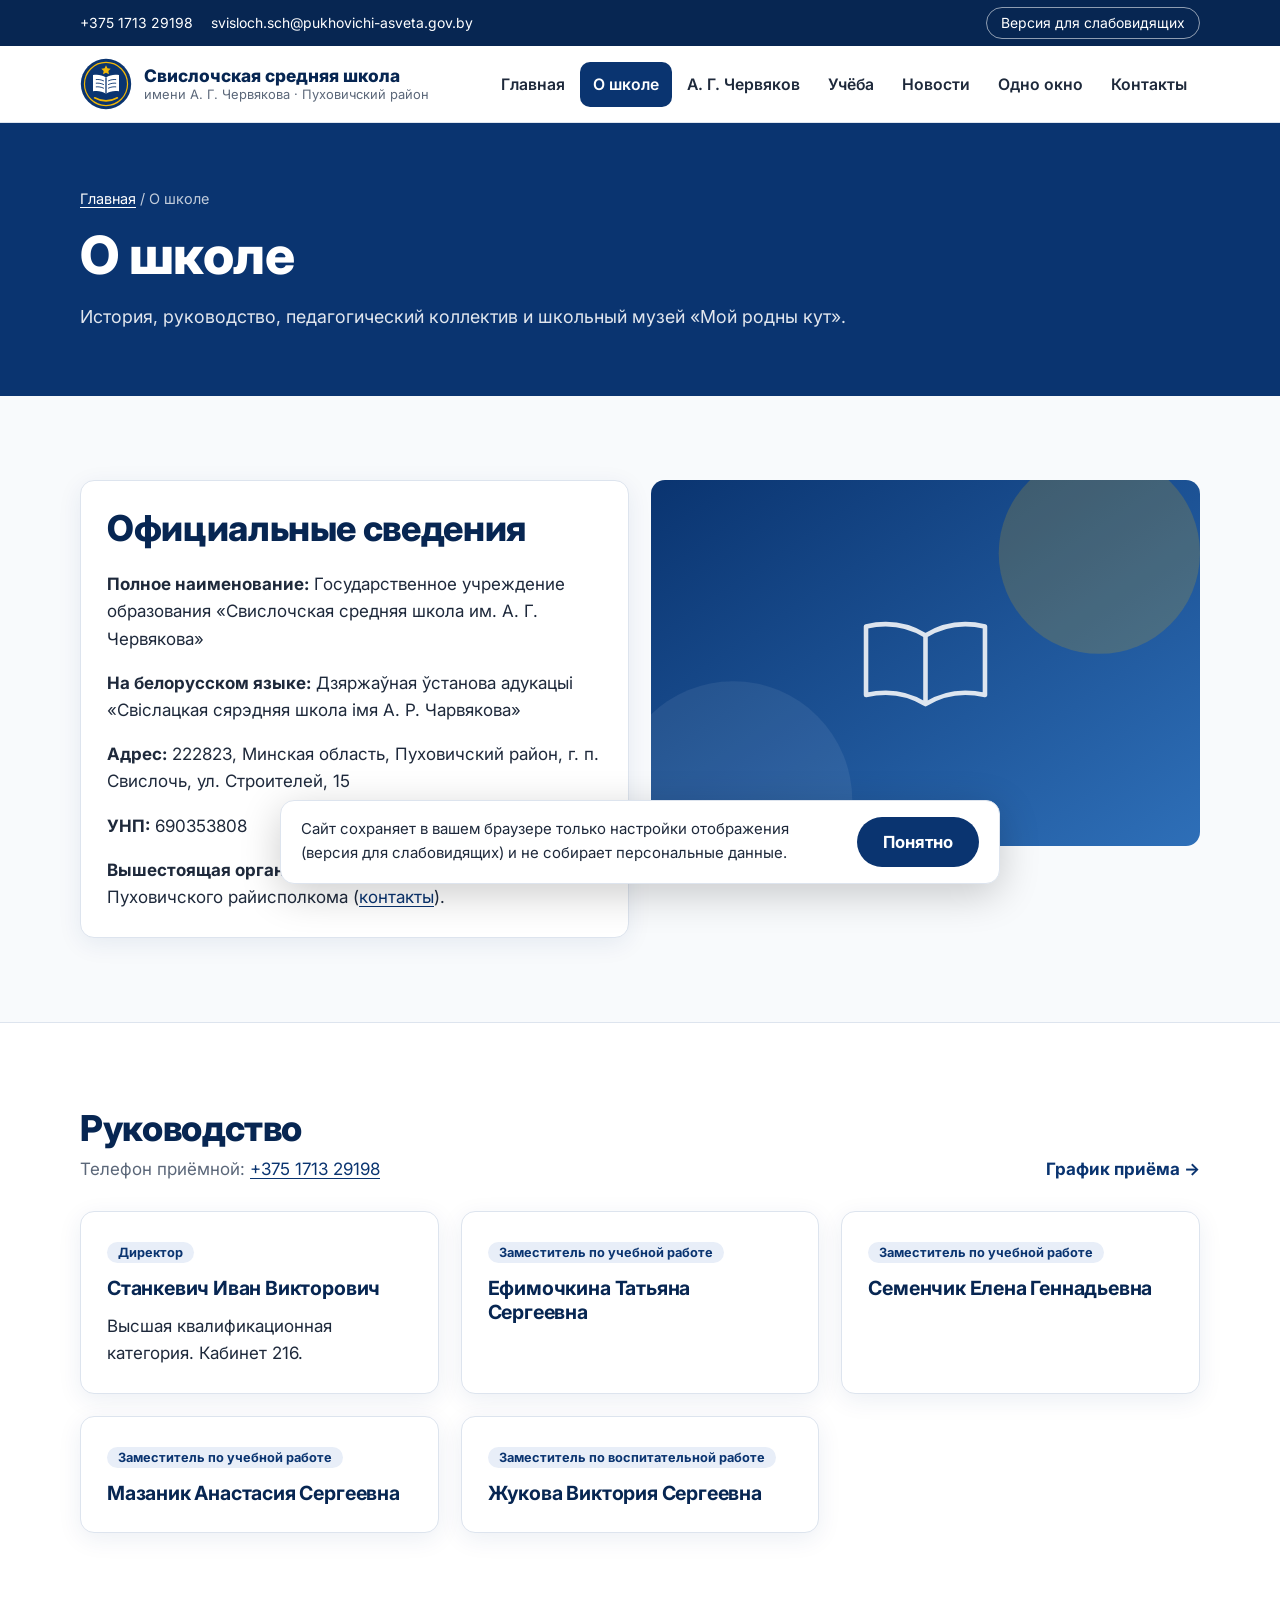
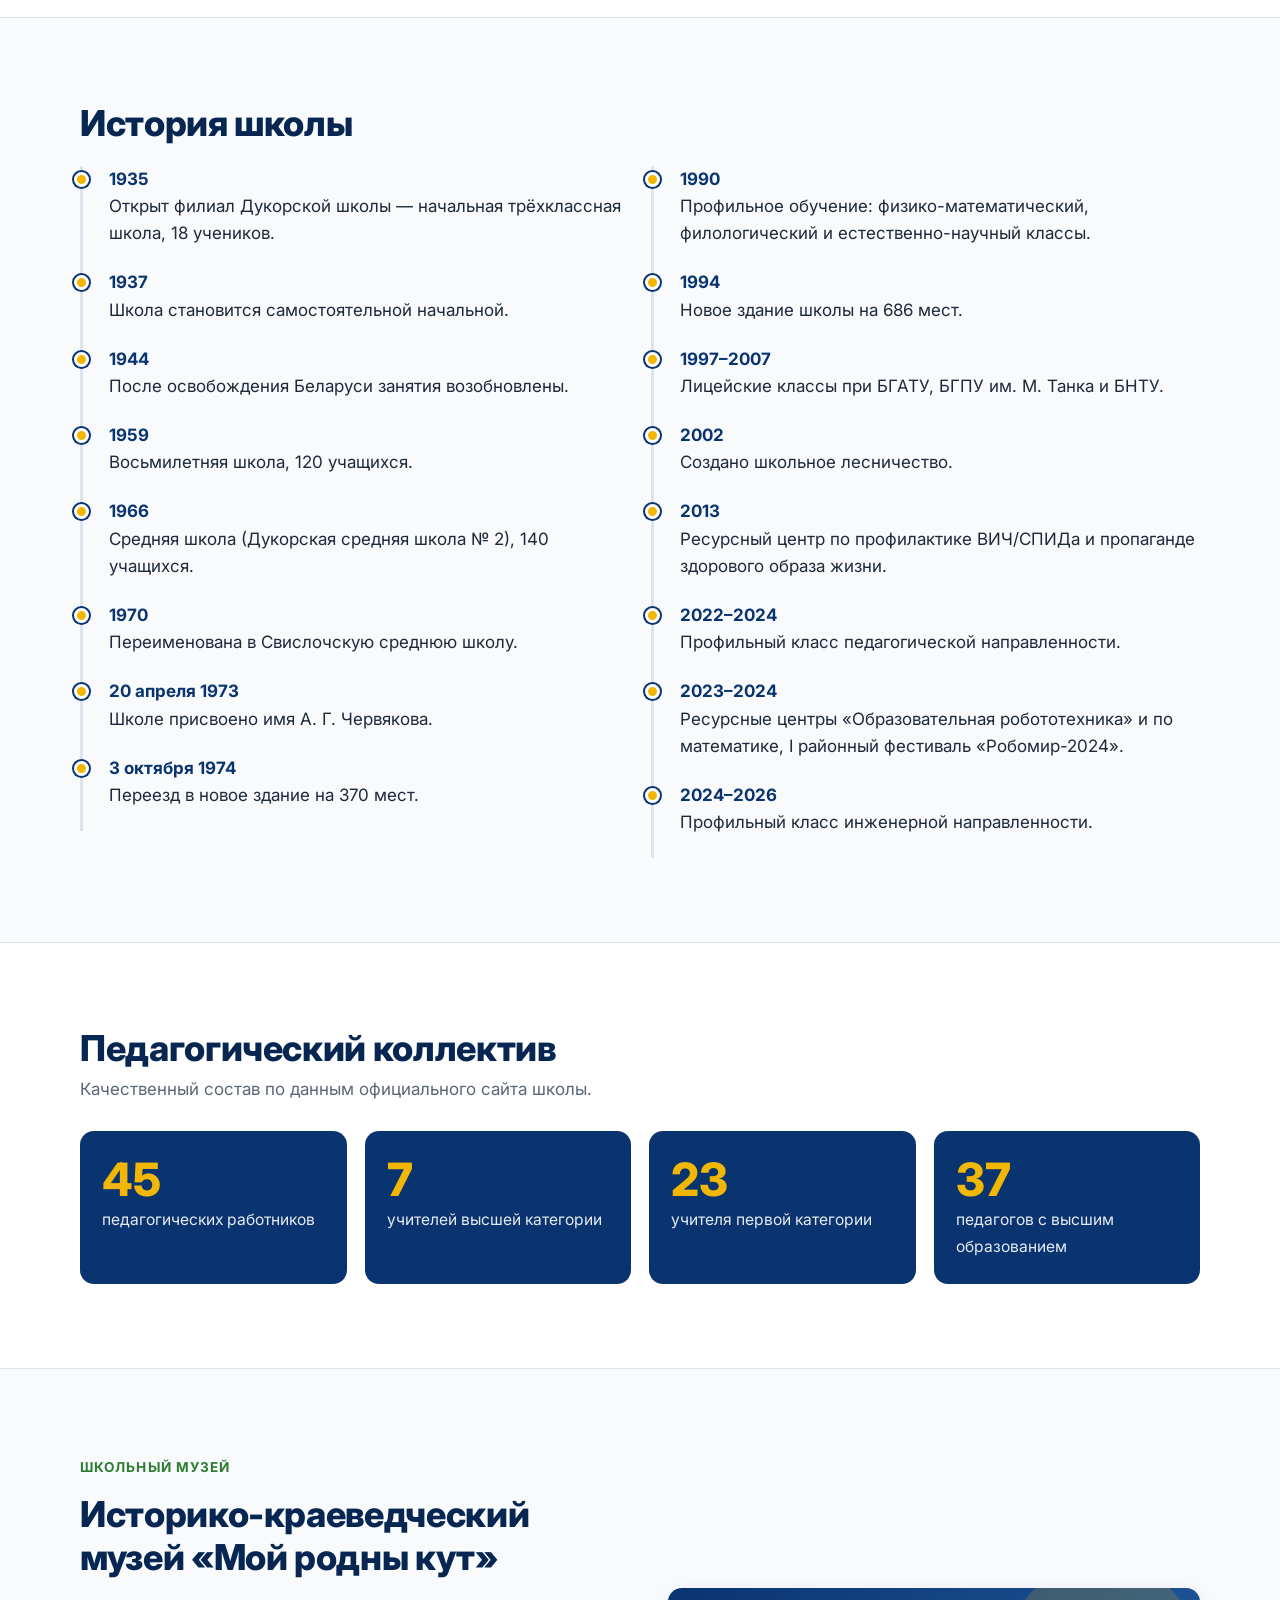
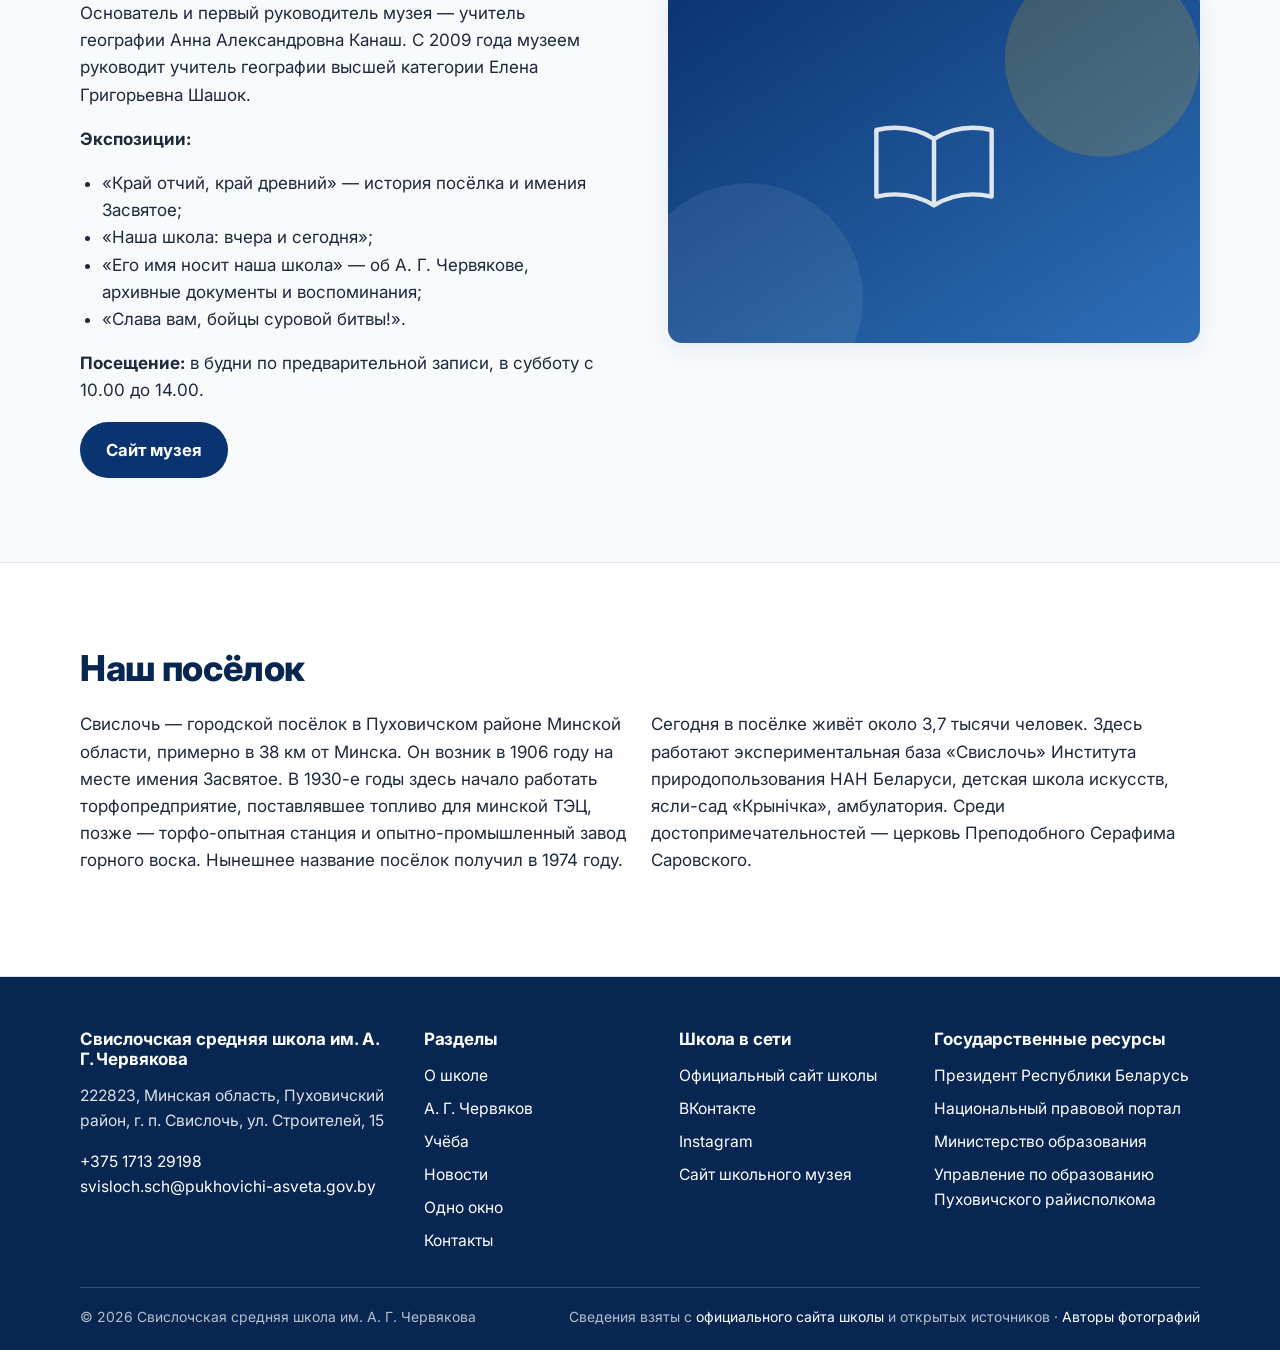
==== about.html @ d61a88b5 "Сайт Свислочской средней школы им. А. Г. Червякова Статический сайт: главная, о школе, А. Г. Червяко" ====
<!doctype html>
<html lang="ru">
<head>
<meta charset="utf-8">
<meta name="viewport" content="width=device-width, initial-scale=1">
<title>О школе — Свислочская средняя школа им. А. Г. Червякова</title>
<meta name="description" content="История, руководство, педагогический коллектив и музей Свислочской средней школы им. А. Г. Червякова.">
<meta property="og:title" content="О школе — Свислочская средняя школа им. А. Г. Червякова">
<meta property="og:description" content="История, руководство, педагогический коллектив и музей Свислочской средней школы им. А. Г. Червякова.">
<meta property="og:type" content="website">
<meta property="og:image" content="assets/img/placeholder.svg">
<link rel="icon" href="assets/img/logo.svg" type="image/svg+xml">
<link rel="preconnect" href="https://fonts.googleapis.com">
<link rel="preconnect" href="https://fonts.gstatic.com" crossorigin>
<link href="https://fonts.googleapis.com/css2?family=Inter:wght@400;600;700;800&display=swap" rel="stylesheet">
<link rel="stylesheet" href="assets/css/styles.css">
<script>try{if(localStorage.getItem("a11y")==="1")document.documentElement.classList.add("a11y")}catch(e){}</script>
</head>
<body>
<a class="skip" href="#main">Перейти к содержанию</a>
<div class="topbar">
  <div class="wrap">
    <div class="topbar-links">
      <a href="tel:+375171329198">+375 1713 29198</a>
      <a href="mailto:svisloch.sch@pukhovichi-asveta.gov.by">svisloch.sch@pukhovichi-asveta.gov.by</a>
    </div>
    <button class="a11y-btn" type="button" id="a11y-toggle" aria-pressed="false">Версия для слабовидящих</button>
  </div>
</div>
<header class="header">
  <div class="wrap">
    <a class="brand" href="index.html">
      <img class="logo-img" src="assets/img/logo.svg" alt="" width="52" height="52">
      <span class="brand-text">
        <span class="brand-name">Свислочская средняя школа</span>
        <span class="brand-sub">имени А. Г. Червякова · Пуховичский район</span>
      </span>
    </a>
    <button class="burger" type="button" id="burger" aria-label="Открыть меню" aria-expanded="false" aria-controls="nav"><span></span></button>
    <nav class="nav" id="nav" aria-label="Основное меню"><ul><li><a href="index.html">Главная</a></li><li><a href="about.html" aria-current="page">О школе</a></li><li><a href="chervyakov.html">А. Г. Червяков</a></li><li><a href="study.html">Учёба</a></li><li><a href="news.html">Новости</a></li><li><a href="odno-okno.html">Одно окно</a></li><li><a href="contacts.html">Контакты</a></li></ul></nav>
  </div>
</header>
<main id="main">


<section class="page-head">
  <div class="wrap">
    <div class="crumbs"><a href="index.html">Главная</a> / О школе</div>
    <h1>О школе</h1>
    <p>История, руководство, педагогический коллектив и школьный музей «Мой родны кут».</p>
  </div>
</section>
<section class="section">
  <div class="wrap grid g2">
    <div class="panel">
      <h2>Официальные сведения</h2>
      <p><b>Полное наименование:</b> Государственное учреждение образования «Свислочская средняя школа им. А. Г. Червякова»</p>
      <p><b>На белорусском языке:</b> Дзяржаўная ўстанова адукацыі «Свіслацкая сярэдняя школа імя А. Р. Чарвякова»</p>
      <p><b>Адрес:</b> 222823, Минская область, Пуховичский район, г. п. Свислочь, ул. Строителей, 15</p>
      <p><b>УНП:</b> 690353808</p>
      <p><b>Вышестоящая организация:</b> управление по образованию Пуховичского райисполкома (<a href="odno-okno.html#vyshe">контакты</a>).</p>
    </div>
    <figure>
      <img src="assets/img/placeholder.svg" alt="Городской посёлок Свислочь" loading="lazy" width="1200" height="800" style="border-radius:var(--radius);aspect-ratio:3/2;object-fit:cover;width:100%">
      <figcaption>Городской посёлок Свислочь</figcaption>
    </figure>
  </div>
</section>

<section class="section alt" id="rukovodstvo">
  <div class="wrap">
    <div class="section-head"><div><h2>Руководство</h2><p>Телефон приёмной: <a href="tel:+375171329198">+375 1713 29198</a></p></div><a class="more" href="odno-okno.html#priem">График приёма</a></div>
    <div class="grid g3">
      <div class="panel"><span class="tag">Директор</span><h3 style="margin-top:12px">Станкевич Иван Викторович</h3><p>Высшая квалификационная категория. Кабинет 216.</p></div>
      <div class="panel"><span class="tag">Заместитель по учебной работе</span><h3 style="margin-top:12px">Ефимочкина Татьяна Сергеевна</h3></div>
      <div class="panel"><span class="tag">Заместитель по учебной работе</span><h3 style="margin-top:12px">Семенчик Елена Геннадьевна</h3></div>
      <div class="panel"><span class="tag">Заместитель по учебной работе</span><h3 style="margin-top:12px">Мазаник Анастасия Сергеевна</h3></div>
      <div class="panel"><span class="tag">Заместитель по воспитательной работе</span><h3 style="margin-top:12px">Жукова Виктория Сергеевна</h3></div>
    </div>
  </div>
</section>

<section class="section" id="istoriya">
  <div class="wrap grid g2">
    <div>
      <h2>История школы</h2>
      <ul class="timeline">
        <li><b>1935</b>Открыт филиал Дукорской школы — начальная трёхклассная школа, 18 учеников.</li>
        <li><b>1937</b>Школа становится самостоятельной начальной.</li>
        <li><b>1944</b>После освобождения Беларуси занятия возобновлены.</li>
        <li><b>1959</b>Восьмилетняя школа, 120 учащихся.</li>
        <li><b>1966</b>Средняя школа (Дукорская средняя школа № 2), 140 учащихся.</li>
        <li><b>1970</b>Переименована в Свислочскую среднюю школу.</li>
        <li><b>20 апреля 1973</b>Школе присвоено имя А. Г. Червякова.</li>
        <li><b>3 октября 1974</b>Переезд в новое здание на 370 мест.</li>
      </ul>
    </div>
    <div>
      <h2 aria-hidden="true" style="visibility:hidden" class="hide-sm">&nbsp;</h2>
      <ul class="timeline">
        <li><b>1990</b>Профильное обучение: физико-математический, филологический и естественно-научный классы.</li>
        <li><b>1994</b>Новое здание школы на 686 мест.</li>
        <li><b>1997–2007</b>Лицейские классы при БГАТУ, БГПУ им. М. Танка и БНТУ.</li>
        <li><b>2002</b>Создано школьное лесничество.</li>
        <li><b>2013</b>Ресурсный центр по профилактике ВИЧ/СПИДа и пропаганде здорового образа жизни.</li>
        <li><b>2022–2024</b>Профильный класс педагогической направленности.</li>
        <li><b>2023–2024</b>Ресурсные центры «Образовательная робототехника» и по математике, I районный фестиваль «Робомир-2024».</li>
        <li><b>2024–2026</b>Профильный класс инженерной направленности.</li>
      </ul>
    </div>
  </div>
</section>

<section class="section alt" id="kollektiv">
  <div class="wrap">
    <div class="section-head"><div><h2>Педагогический коллектив</h2><p>Качественный состав по данным официального сайта школы.</p></div></div>
    <div class="stats">
      <div class="stat"><b>45</b><span>педагогических работников</span></div>
      <div class="stat"><b>7</b><span>учителей высшей категории</span></div>
      <div class="stat"><b>23</b><span>учителя первой категории</span></div>
      <div class="stat"><b>37</b><span>педагогов с высшим образованием</span></div>
    </div>
  </div>
</section>

<section class="section" id="muzey">
  <div class="wrap split">
    <div>
      <span class="eyebrow" style="color:var(--green)">Школьный музей</span>
      <h2>Историко-краеведческий музей «Мой родны кут»</h2>
      <p>Основатель и первый руководитель музея — учитель географии Анна Александровна Канаш. С 2009 года музеем руководит учитель географии высшей категории Елена Григорьевна Шашок.</p>
      <p><b>Экспозиции:</b></p>
      <ul>
        <li>«Край отчий, край древний» — история посёлка и имения Засвятое;</li>
        <li>«Наша школа: вчера и сегодня»;</li>
        <li>«Его имя носит наша школа» — об А. Г. Червякове, архивные документы и воспоминания;</li>
        <li>«Слава вам, бойцы суровой битвы!».</li>
      </ul>
      <p><b>Посещение:</b> в будни по предварительной записи, в субботу с 10.00 до 14.00.</p>
      <a class="btn btn-navy" href="https://sites.google.com/view/svisloch-muzei-rodny-kut/" target="_blank" rel="noopener">Сайт музея</a>
    </div>
    <figure>
      <img src="assets/img/placeholder.svg" alt="Школьный музей" loading="lazy" width="1200" height="800">
    </figure>
  </div>
</section>

<section class="section alt" id="poselok">
  <div class="wrap">
    <h2>Наш посёлок</h2>
    <div class="grid g2">
      <p>Свислочь — городской посёлок в Пуховичском районе Минской области, примерно в 38 км от Минска. Он возник в 1906 году на месте имения Засвятое. В 1930-е годы здесь начало работать торфопредприятие, поставлявшее топливо для минской ТЭЦ, позже — торфо-опытная станция и опытно-промышленный завод горного воска. Нынешнее название посёлок получил в 1974 году.</p>
      <p>Сегодня в посёлке живёт около 3,7 тысячи человек. Здесь работают экспериментальная база «Свислочь» Института природопользования НАН Беларуси, детская школа искусств, ясли-сад «Крынічка», амбулатория. Среди достопримечательностей — церковь Преподобного Серафима Саровского.</p>
    </div>
  </div>
</section>
</main>
<footer class="footer">
  <div class="wrap">
    <div class="footer-grid">
      <div>
        <h3>Свислочская средняя школа им. А. Г. Червякова</h3>
        <p>222823, Минская область, Пуховичский район, г. п. Свислочь, ул. Строителей, 15</p>
        <p><a href="tel:+375171329198">+375 1713 29198</a><br><a href="mailto:svisloch.sch@pukhovichi-asveta.gov.by">svisloch.sch@pukhovichi-asveta.gov.by</a></p>
      </div>
      <div>
        <h3>Разделы</h3>
        <ul><li><a href="about.html">О школе</a></li><li><a href="chervyakov.html">А. Г. Червяков</a></li><li><a href="study.html">Учёба</a></li><li><a href="news.html">Новости</a></li><li><a href="odno-okno.html">Одно окно</a></li><li><a href="contacts.html">Контакты</a></li></ul>
      </div>
      <div>
        <h3>Школа в сети</h3>
        <ul>
          <li><a href="https://svisloch.pukhovichi-asveta.gov.by/" target="_blank" rel="noopener">Официальный сайт школы</a></li>
          <li><a href="https://vk.com/club120194383" target="_blank" rel="noopener">ВКонтакте</a></li>
          <li><a href="https://www.instagram.com/school_svisloch/" target="_blank" rel="noopener">Instagram</a></li>
          <li><a href="https://sites.google.com/view/svisloch-muzei-rodny-kut/" target="_blank" rel="noopener">Сайт школьного музея</a></li>
        </ul>
      </div>
      <div>
        <h3>Государственные ресурсы</h3>
        <ul>
          <li><a href="https://president.gov.by/" target="_blank" rel="noopener">Президент Республики Беларусь</a></li>
          <li><a href="https://pravo.by/" target="_blank" rel="noopener">Национальный правовой портал</a></li>
          <li><a href="https://edu.gov.by/" target="_blank" rel="noopener">Министерство образования</a></li>
          <li><a href="https://pukhovichi-asveta.gov.by/" target="_blank" rel="noopener">Управление по образованию Пуховичского райисполкома</a></li>
        </ul>
      </div>
    </div>
    <div class="footer-bottom">
      <span>© 2026 Свислочская средняя школа им. А. Г. Червякова</span>
      <span>Сведения взяты с <a href="https://svisloch.pukhovichi-asveta.gov.by/" target="_blank" rel="noopener">официального сайта школы</a> и открытых источников · <a href="credits.html">Авторы фотографий</a></span>
    </div>
  </div>
</footer>
<div class="cookie" id="cookie" hidden>
  <p>Сайт сохраняет в вашем браузере только настройки отображения (версия для слабовидящих) и не собирает персональные данные.</p>
  <button class="btn btn-navy" type="button" id="cookie-ok">Понятно</button>
</div>
<script src="assets/js/main.js" defer></script>
</body>
</html>
---- assets/css/styles.css ----
/* Свислочская средняя школа им. А. Г. Червякова — стили сайта */
:root {
  --navy: #0a3470;
  --navy-dark: #072652;
  --navy-soft: #e8eef8;
  --accent: #f2b705;
  --accent-dark: #c99400;
  --green: #2e7d32;
  --bg: #f8fafc;
  --surface: #ffffff;
  --text: #1e293b;
  --muted: #5b6779;
  --line: #dde4ee;
  --radius: 14px;
  --shadow: 0 6px 24px rgba(10, 52, 112, 0.08);
  --wrap: 1160px;
  --font: "Inter", "Segoe UI", Roboto, Arial, sans-serif;
  --fs: 17px;
}

/* Версия для слабовидящих */
html.a11y {
  --navy: #000000;
  --navy-dark: #000000;
  --navy-soft: #ffffff;
  --accent: #ffe600;
  --accent-dark: #000000;
  --green: #000000;
  --bg: #ffffff;
  --surface: #ffffff;
  --text: #000000;
  --muted: #000000;
  --line: #000000;
  --shadow: none;
  --fs: 22px;
}
html.a11y img:not(.logo-img) { filter: grayscale(1) contrast(1.1); }
html.a11y .hero::after { background: rgba(0, 0, 0, 0.78); }
html.a11y .card, html.a11y .tile, html.a11y .panel { border: 2px solid #000; }
html.a11y a { text-decoration: underline; }

*, *::before, *::after { box-sizing: border-box; }
html { font-size: var(--fs); scroll-behavior: smooth; -webkit-text-size-adjust: 100%; }
body {
  margin: 0;
  font-family: var(--font);
  color: var(--text);
  background: var(--bg);
  line-height: 1.6;
  overflow-wrap: break-word;
}
img { max-width: 100%; height: auto; display: block; }
a { color: var(--navy); text-underline-offset: 3px; }
a:hover { color: var(--accent-dark); }
h1, h2, h3 { line-height: 1.2; margin: 0 0 0.6em; color: var(--navy-dark); letter-spacing: -0.01em; }
h1 { font-size: clamp(1.8rem, 4.6vw, 3.1rem); font-weight: 800; }
h2 { font-size: clamp(1.45rem, 3vw, 2.1rem); font-weight: 800; }
h3 { font-size: 1.15rem; font-weight: 700; }
p { margin: 0 0 1em; }
ul, ol { padding-left: 1.3em; margin: 0 0 1em; }
:focus-visible { outline: 3px solid var(--accent); outline-offset: 2px; border-radius: 4px; }

.wrap { width: 100%; max-width: var(--wrap); margin: 0 auto; padding: 0 20px; }
.skip { position: absolute; left: -9999px; top: 0; background: var(--accent); color: #000; padding: 10px 16px; z-index: 100; }
.skip:focus { left: 10px; top: 10px; }

/* Верхняя полоса */
.topbar { background: var(--navy-dark); color: #fff; font-size: 0.82rem; }
.topbar .wrap { display: flex; flex-wrap: wrap; gap: 6px 22px; align-items: center; justify-content: space-between; padding-top: 7px; padding-bottom: 7px; }
.topbar a { color: #fff; text-decoration: none; }
.topbar a:hover { text-decoration: underline; color: #fff; }
.topbar-links { display: flex; flex-wrap: wrap; gap: 4px 18px; }
.a11y-btn {
  font: inherit; color: #fff; background: transparent; border: 1px solid rgba(255,255,255,.55);
  border-radius: 999px; padding: 4px 14px; cursor: pointer;
}
.a11y-btn:hover { background: #fff; color: var(--navy-dark); }

/* Шапка */
.header { background: var(--surface); border-bottom: 1px solid var(--line); position: sticky; top: 0; z-index: 50; }
.header .wrap { display: flex; align-items: center; justify-content: space-between; gap: 16px; min-height: 76px; }
.brand { display: flex; align-items: center; gap: 12px; text-decoration: none; color: var(--navy-dark); min-width: 0; }
.logo-img { width: 52px; height: 52px; flex: none; }
.brand-text { display: flex; flex-direction: column; line-height: 1.2; min-width: 0; }
.brand-name { font-weight: 800; font-size: 1.02rem; }
.brand-sub { font-size: 0.76rem; color: var(--muted); }
.nav ul { list-style: none; display: flex; gap: 2px; margin: 0; padding: 0; }
.nav a {
  display: block; padding: 10px 13px; border-radius: 10px; text-decoration: none;
  font-weight: 600; font-size: 0.93rem; color: var(--text); white-space: nowrap;
}
.nav a:hover { background: var(--navy-soft); color: var(--navy); }
.nav a[aria-current="page"] { background: var(--navy); color: #fff; }
.burger {
  display: none; width: 46px; height: 46px; border: 1px solid var(--line); border-radius: 12px;
  background: var(--surface); cursor: pointer; flex: none; padding: 0;
}
.burger span, .burger span::before, .burger span::after {
  display: block; width: 20px; height: 2px; background: var(--navy-dark); margin: 0 auto; position: relative; content: "";
}
.burger span::before { position: absolute; top: -6px; }
.burger span::after { position: absolute; top: 6px; }

@media (max-width: 1020px) {
  .burger { display: block; }
  .nav { display: none; position: absolute; left: 0; right: 0; top: 100%; background: var(--surface); border-bottom: 1px solid var(--line); box-shadow: var(--shadow); }
  .nav.open { display: block; }
  .nav ul { flex-direction: column; padding: 10px 20px 16px; }
  .nav a { padding: 12px 14px; font-size: 1rem; white-space: normal; }
}
@media (max-width: 520px) {
  .brand-sub { display: none; }
  .brand-name { font-size: 0.92rem; }
  .logo-img { width: 44px; height: 44px; }
}

/* Первый экран */
.hero { position: relative; color: #fff; background: var(--navy-dark) center/cover no-repeat; isolation: isolate; }
.hero::after {
  content: ""; position: absolute; inset: 0; z-index: -1;
  background: linear-gradient(100deg, rgba(7, 38, 82, 0.93) 0%, rgba(7, 38, 82, 0.78) 48%, rgba(7, 38, 82, 0.35) 100%);
}
.hero .wrap { padding-top: clamp(56px, 10vw, 120px); padding-bottom: clamp(56px, 10vw, 120px); }
.hero h1 { color: #fff; max-width: 17em; margin-bottom: 0.45em; }
.hero p { max-width: 38em; font-size: 1.1rem; color: rgba(255, 255, 255, 0.92); }
.eyebrow {
  display: inline-block; font-size: 0.8rem; font-weight: 700; letter-spacing: 0.08em; text-transform: uppercase;
  color: var(--accent); margin-bottom: 14px;
}
.hero-actions { display: flex; flex-wrap: wrap; gap: 12px; margin-top: 26px; }
.btn {
  display: inline-flex; align-items: center; gap: 8px; padding: 13px 24px; border-radius: 999px;
  font-weight: 700; text-decoration: none; border: 2px solid transparent; font-size: 0.98rem; cursor: pointer; font-family: inherit;
}
.btn-primary { background: var(--accent); color: #1b1b1b; }
.btn-primary:hover { background: #ffd23f; color: #1b1b1b; }
.btn-ghost { border-color: rgba(255, 255, 255, 0.7); color: #fff; }
.btn-ghost:hover { background: #fff; color: var(--navy-dark); }
.btn-navy { background: var(--navy); color: #fff; }
.btn-navy:hover { background: var(--navy-dark); color: #fff; }

/* Заголовок внутренней страницы */
.page-head { background: var(--navy); color: #fff; padding: clamp(34px, 6vw, 64px) 0; }
.page-head h1 { color: #fff; margin-bottom: 0.3em; }
.page-head p { color: rgba(255, 255, 255, 0.88); max-width: 46em; margin: 0; font-size: 1.05rem; }
.crumbs { font-size: 0.85rem; margin-bottom: 14px; color: rgba(255, 255, 255, 0.75); }
.crumbs a { color: #fff; }

/* Секции */
.section { padding: clamp(44px, 7vw, 84px) 0; }
.section.alt { background: var(--surface); border-top: 1px solid var(--line); border-bottom: 1px solid var(--line); }
.section-head { display: flex; flex-wrap: wrap; align-items: end; justify-content: space-between; gap: 10px 24px; margin-bottom: 28px; }
.section-head h2 { margin: 0; }
.section-head p { margin: 6px 0 0; color: var(--muted); max-width: 42em; }
.more { font-weight: 700; text-decoration: none; white-space: nowrap; }
.more::after { content: " →"; }

/* Быстрые плитки */
.tiles { display: grid; grid-template-columns: repeat(auto-fit, minmax(140px, 1fr)); gap: 14px; margin-top: -46px; position: relative; z-index: 2; }
.tile {
  display: flex; flex-direction: column; gap: 10px; background: var(--surface); border-radius: var(--radius);
  padding: 20px 18px; text-decoration: none; color: var(--text); box-shadow: var(--shadow); border: 1px solid var(--line);
  transition: transform 0.15s ease, border-color 0.15s ease;
}
.tile:hover { transform: translateY(-3px); border-color: var(--navy); color: var(--navy); }
.tile svg { width: 30px; height: 30px; color: var(--navy); }
.tile b { font-size: 1rem; line-height: 1.25; }
.tile span { font-size: 0.82rem; color: var(--muted); line-height: 1.35; }

/* Сетки и карточки */
.grid { display: grid; gap: 22px; }
.g2 { grid-template-columns: repeat(auto-fit, minmax(min(100%, 320px), 1fr)); }
.g3 { grid-template-columns: repeat(auto-fit, minmax(min(100%, 270px), 1fr)); }
.g4 { grid-template-columns: repeat(auto-fit, minmax(min(100%, 210px), 1fr)); }
.card { background: var(--surface); border: 1px solid var(--line); border-radius: var(--radius); overflow: hidden; display: flex; flex-direction: column; box-shadow: var(--shadow); }
.card img { width: 100%; aspect-ratio: 16 / 10; object-fit: cover; }
.card-body { padding: 20px 22px 22px; display: flex; flex-direction: column; gap: 8px; flex: 1; }
.card-body h3 { margin: 0; }
.card-body p { margin: 0; color: var(--muted); font-size: 0.95rem; }
.card-meta { display: flex; flex-wrap: wrap; gap: 8px; align-items: center; font-size: 0.8rem; color: var(--muted); }
.tag { background: var(--navy-soft); color: var(--navy); font-weight: 700; border-radius: 999px; padding: 3px 11px; font-size: 0.75rem; }
.panel { background: var(--surface); border: 1px solid var(--line); border-radius: var(--radius); padding: 26px; box-shadow: var(--shadow); }
.panel > :last-child { margin-bottom: 0; }
.panel.navy { background: var(--navy); color: #fff; border-color: var(--navy); }
.panel.navy h2, .panel.navy h3 { color: #fff; }
.panel.navy a:not(.btn) { color: var(--accent); }
.note { border-left: 4px solid var(--accent); background: #fff8e0; padding: 14px 18px; border-radius: 0 10px 10px 0; font-size: 0.95rem; }
html.a11y .note { background: #fff; border: 2px solid #000; }

/* Цифры */
.stats { display: grid; grid-template-columns: repeat(auto-fit, minmax(170px, 1fr)); gap: 18px; }
.stat { background: var(--navy); color: #fff; border-radius: var(--radius); padding: 24px 22px; }
.stat b { display: block; font-size: clamp(1.9rem, 4vw, 2.7rem); font-weight: 800; color: var(--accent); line-height: 1.1; }
.stat span { font-size: 0.92rem; color: rgba(255, 255, 255, 0.9); }

/* Двухколоночный блок с фото */
.split { display: grid; grid-template-columns: 1fr 1fr; gap: clamp(24px, 5vw, 56px); align-items: center; }
.split img { border-radius: var(--radius); box-shadow: var(--shadow); width: 100%; object-fit: cover; }
.split.narrow-img { grid-template-columns: minmax(200px, 320px) 1fr; align-items: start; }
@media (max-width: 760px) { .split, .split.narrow-img { grid-template-columns: 1fr; } .split.narrow-img img { max-width: 320px; } }
figure { margin: 0; }
figcaption { font-size: 0.8rem; color: var(--muted); margin-top: 8px; }

/* Таблицы */
.table-wrap { overflow-x: auto; border: 1px solid var(--line); border-radius: var(--radius); background: var(--surface); }
table { border-collapse: collapse; width: 100%; font-size: 0.95rem; }
th, td { padding: 12px 16px; text-align: left; border-bottom: 1px solid var(--line); vertical-align: top; }
th { background: var(--navy-soft); color: var(--navy-dark); font-weight: 700; }
tr:last-child td { border-bottom: 0; }

/* Хронология */
.timeline { list-style: none; padding: 0; margin: 0; border-left: 3px solid var(--line); }
.timeline li { position: relative; padding: 0 0 22px 26px; }
.timeline li::before { content: ""; position: absolute; left: -9px; top: 6px; width: 15px; height: 15px; border-radius: 50%; background: var(--accent); border: 3px solid var(--surface); box-shadow: 0 0 0 2px var(--navy); }
.timeline b { color: var(--navy); display: block; }

/* Аккордеон */
details { background: var(--surface); border: 1px solid var(--line); border-radius: 12px; margin-bottom: 10px; }
summary { cursor: pointer; padding: 16px 20px; font-weight: 700; list-style: none; display: flex; justify-content: space-between; gap: 16px; }
summary::-webkit-details-marker { display: none; }
summary::after { content: "+"; font-size: 1.3rem; line-height: 1; color: var(--navy); }
details[open] summary::after { content: "–"; }
details .inner { padding: 0 20px 18px; }
details .inner > :last-child { margin-bottom: 0; }

/* Контакты */
.contact-list { list-style: none; padding: 0; margin: 0; display: grid; gap: 14px; }
.contact-list li { display: grid; grid-template-columns: 30px 1fr; gap: 12px; align-items: start; }
.contact-list svg { width: 24px; height: 24px; color: var(--navy); margin-top: 2px; }
.contact-list small { display: block; color: var(--muted); font-size: 0.8rem; }
.map { width: 100%; height: 380px; border: 0; border-radius: var(--radius); display: block; }

/* Подвал */
.footer { background: var(--navy-dark); color: rgba(255, 255, 255, 0.86); padding: 52px 0 22px; font-size: 0.92rem; }
.footer h3 { color: #fff; font-size: 1rem; margin-bottom: 14px; }
.footer a { color: #fff; text-decoration: none; }
.footer a:hover { color: var(--accent); text-decoration: underline; }
.footer ul { list-style: none; padding: 0; margin: 0; display: grid; gap: 8px; }
.footer-grid { display: grid; grid-template-columns: 1.4fr 1fr 1fr 1.2fr; gap: 34px; }
@media (max-width: 900px) { .footer-grid { grid-template-columns: 1fr 1fr; } }
@media (max-width: 560px) { .footer-grid { grid-template-columns: 1fr; } }
.footer-bottom { border-top: 1px solid rgba(255, 255, 255, 0.18); margin-top: 34px; padding-top: 18px; display: flex; flex-wrap: wrap; gap: 8px 24px; justify-content: space-between; font-size: 0.82rem; color: rgba(255, 255, 255, 0.7); }

/* Cookie */
.cookie {
  position: fixed; left: 16px; right: 16px; bottom: 16px; z-index: 80; max-width: 720px; margin: 0 auto;
  background: var(--surface); border: 1px solid var(--line); border-radius: var(--radius); box-shadow: 0 10px 40px rgba(0, 0, 0, 0.2);
  padding: 16px 20px; display: flex; flex-wrap: wrap; gap: 12px 18px; align-items: center; font-size: 0.88rem;
}
.cookie p { margin: 0; flex: 1 1 280px; }
.cookie[hidden] { display: none; }

@media (prefers-reduced-motion: reduce) { * { transition: none !important; scroll-behavior: auto !important; } }
@media print { .topbar, .header, .footer, .cookie, .hero-actions { display: none; } }
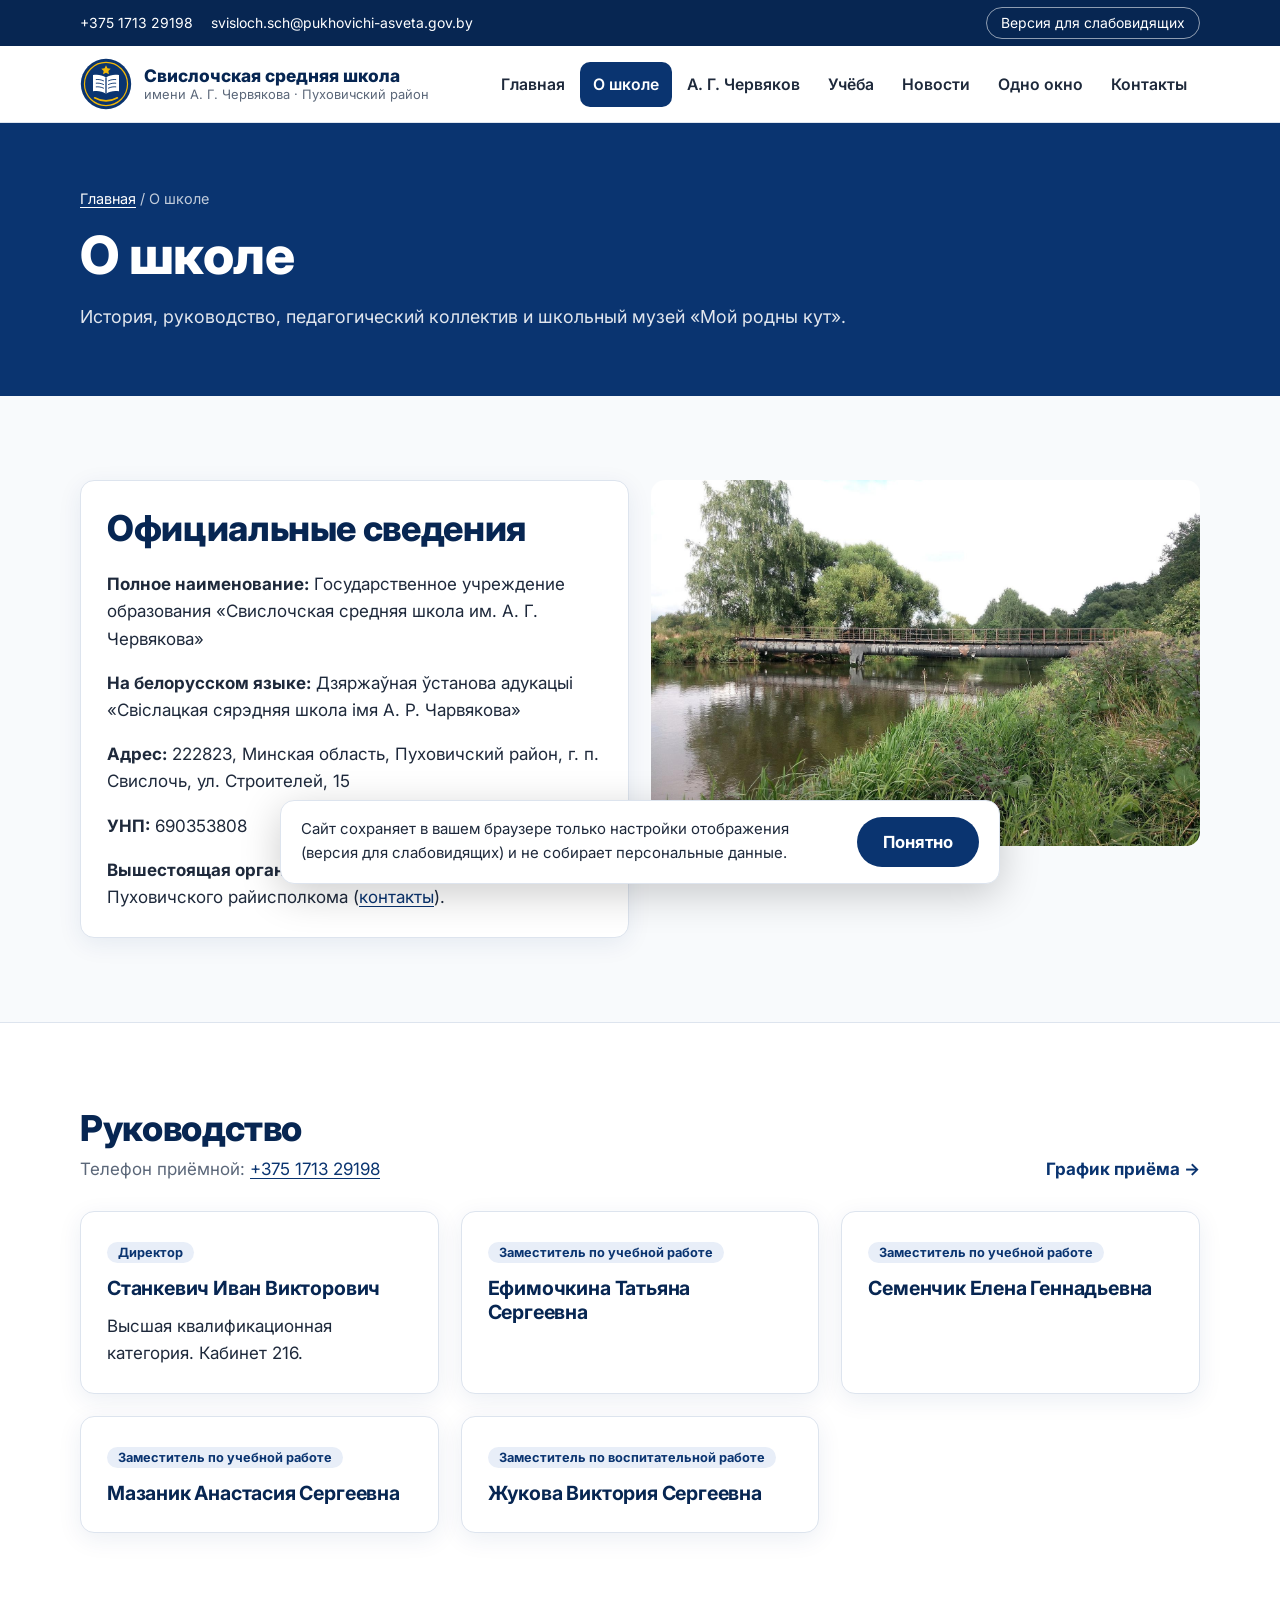
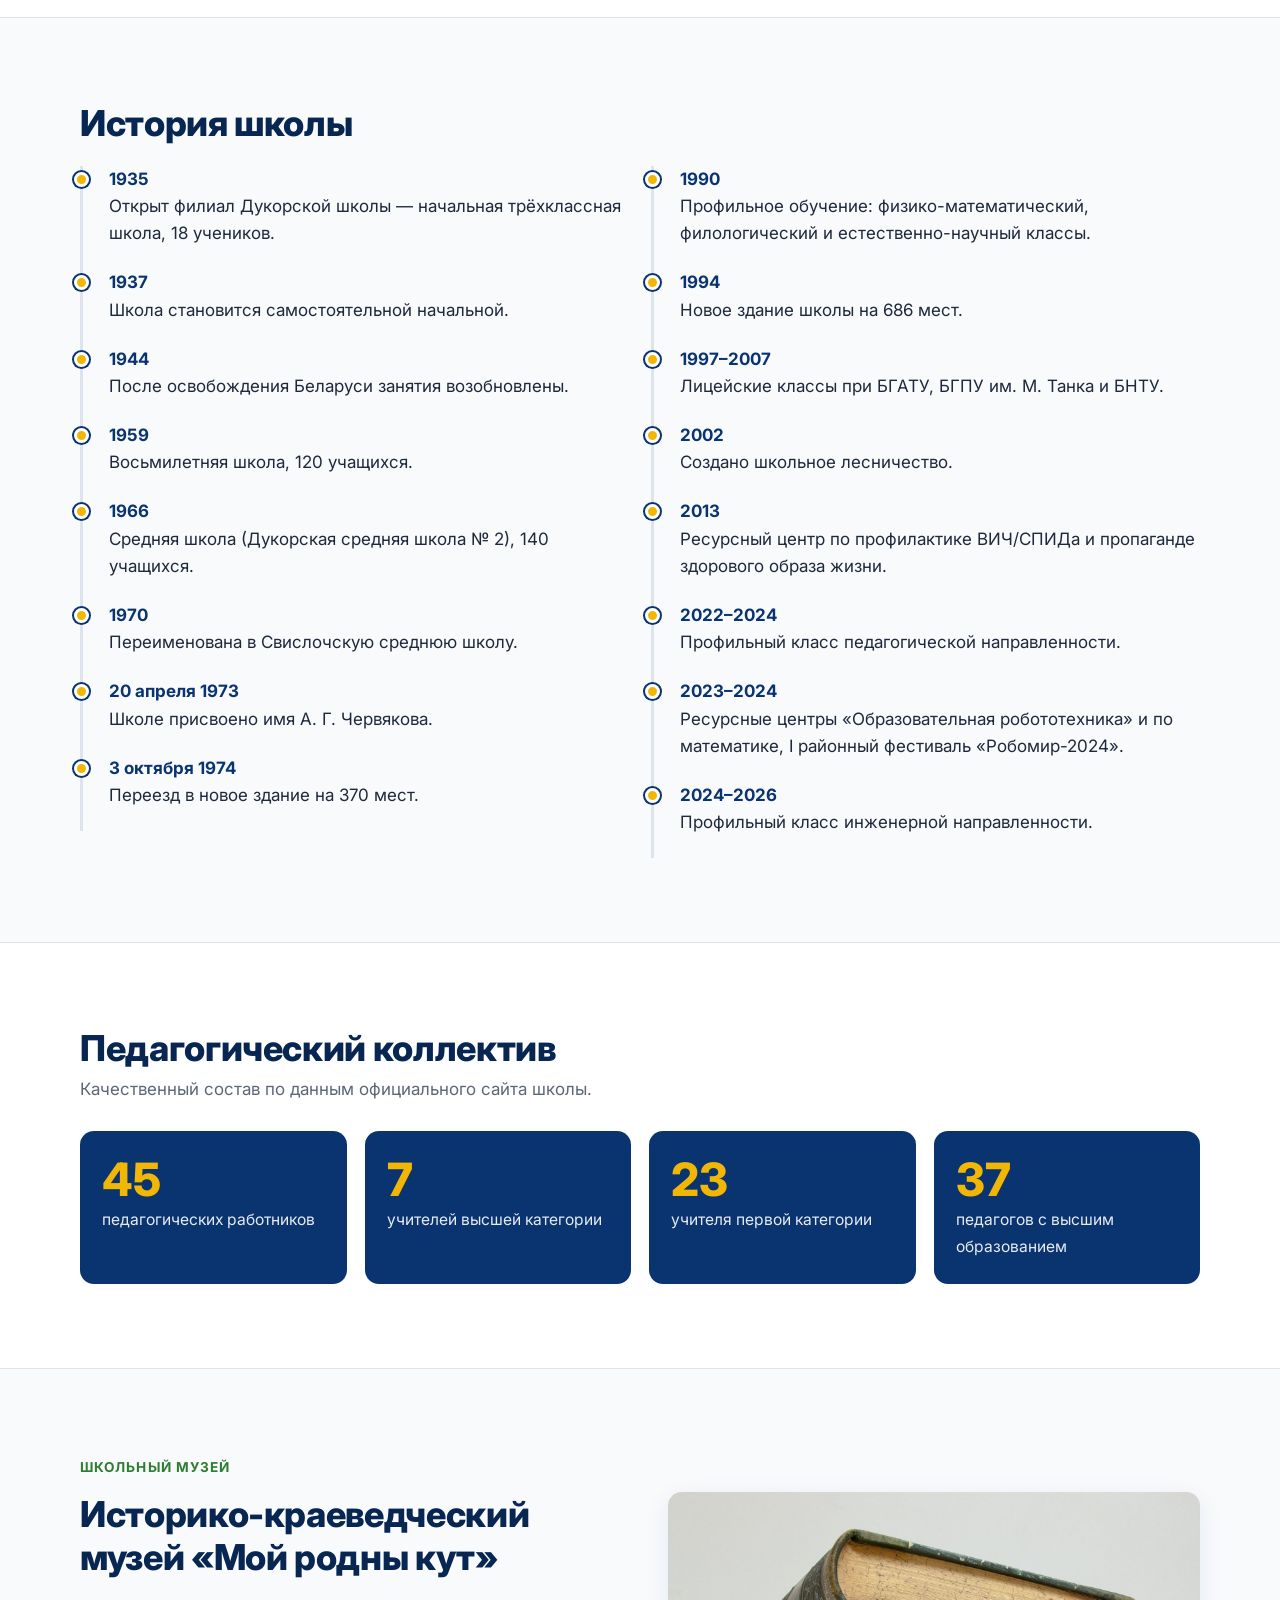
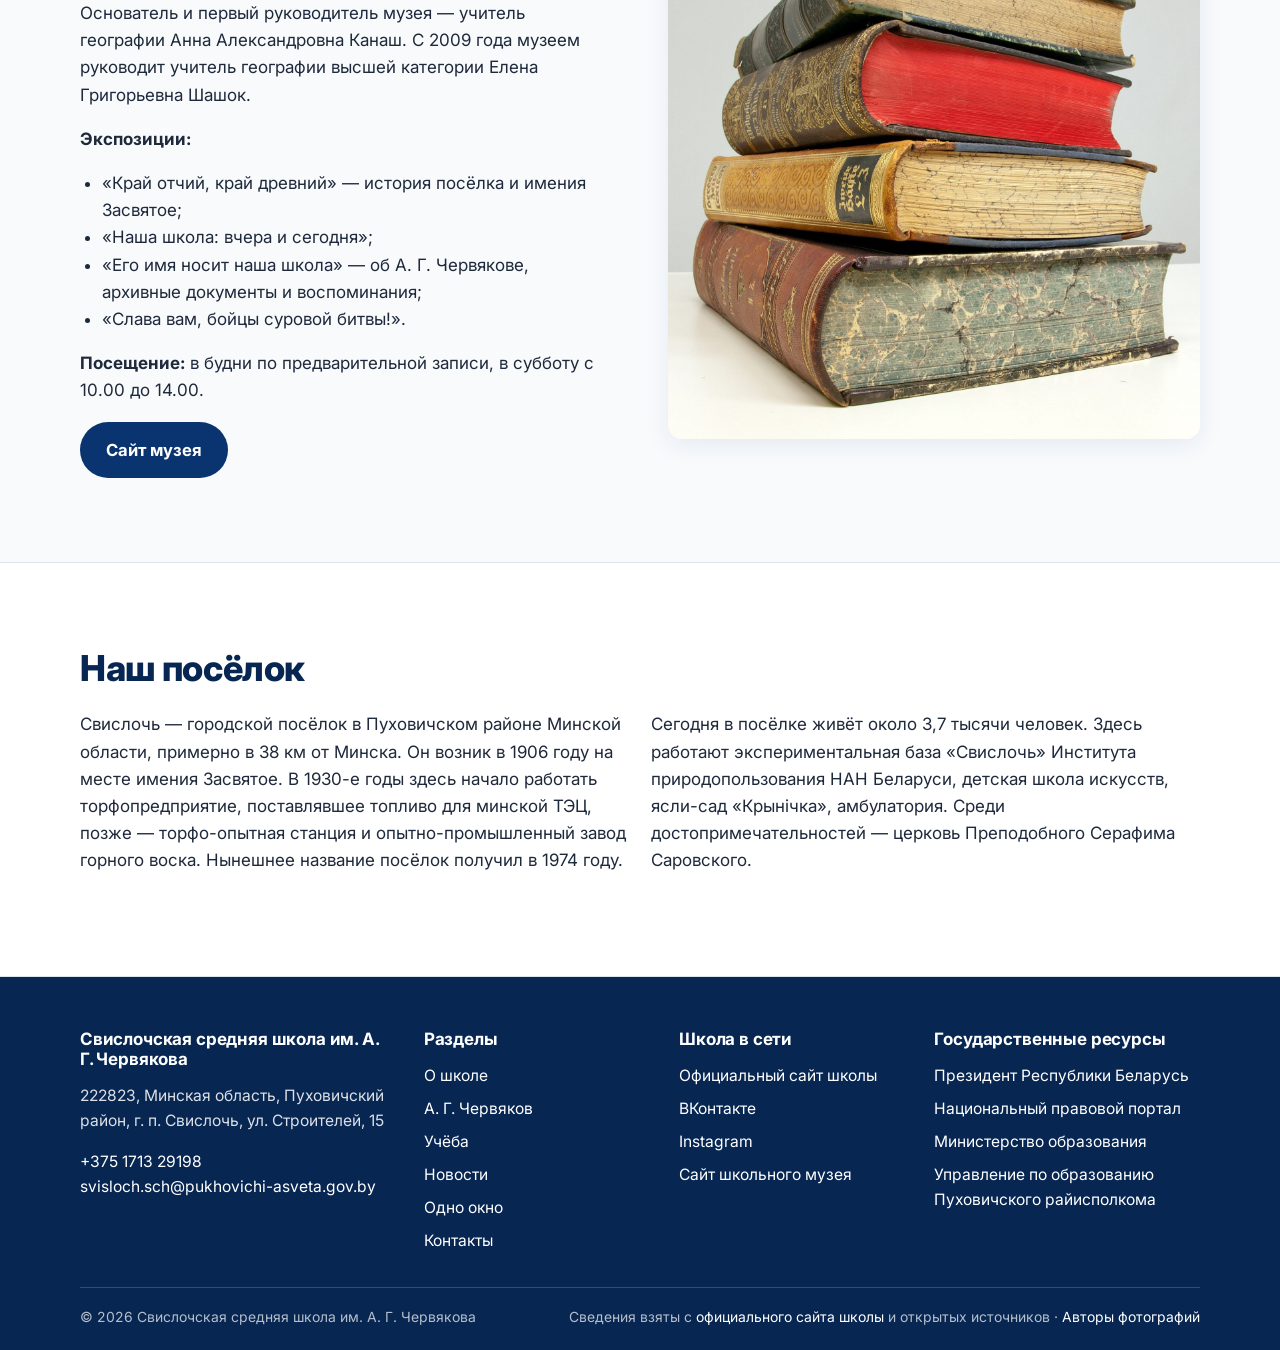
==== commit 69e5daf7: "Добавлены фотографии школы и посёлка Реальные снимки здания школы, посёлка и портрет А. Г. Червякова" ====
--- a/about.html
+++ b/about.html
@@ -8,7 +8,7 @@
 <meta property="og:title" content="О школе — Свислочская средняя школа им. А. Г. Червякова">
 <meta property="og:description" content="История, руководство, педагогический коллектив и музей Свислочской средней школы им. А. Г. Червякова.">
 <meta property="og:type" content="website">
-<meta property="og:image" content="assets/img/placeholder.svg">
+<meta property="og:image" content="assets/img/hero-school.jpg">
 <link rel="icon" href="assets/img/logo.svg" type="image/svg+xml">
 <link rel="preconnect" href="https://fonts.googleapis.com">
 <link rel="preconnect" href="https://fonts.gstatic.com" crossorigin>
@@ -61,8 +61,8 @@
       <p><b>Вышестоящая организация:</b> управление по образованию Пуховичского райисполкома (<a href="odno-okno.html#vyshe">контакты</a>).</p>
     </div>
     <figure>
-      <img src="assets/img/placeholder.svg" alt="Городской посёлок Свислочь" loading="lazy" width="1200" height="800" style="border-radius:var(--radius);aspect-ratio:3/2;object-fit:cover;width:100%">
-      <figcaption>Городской посёлок Свислочь</figcaption>
+      <img src="assets/img/svisloch-river.jpg" alt="Река Свислочь у посёлка Свислочь" loading="lazy" width="1200" height="800" style="border-radius:var(--radius);aspect-ratio:3/2;object-fit:cover;width:100%">
+      <figcaption>Река Свислочь у посёлка Свислочь</figcaption>
     </figure>
   </div>
 </section>
@@ -140,7 +140,7 @@
       <a class="btn btn-navy" href="https://sites.google.com/view/svisloch-muzei-rodny-kut/" target="_blank" rel="noopener">Сайт музея</a>
     </div>
     <figure>
-      <img src="assets/img/placeholder.svg" alt="Школьный музей" loading="lazy" width="1200" height="800">
+      <img src="assets/img/books.jpg" alt="Стопка старинных книг" loading="lazy" width="1200" height="800">
     </figure>
   </div>
 </section>
